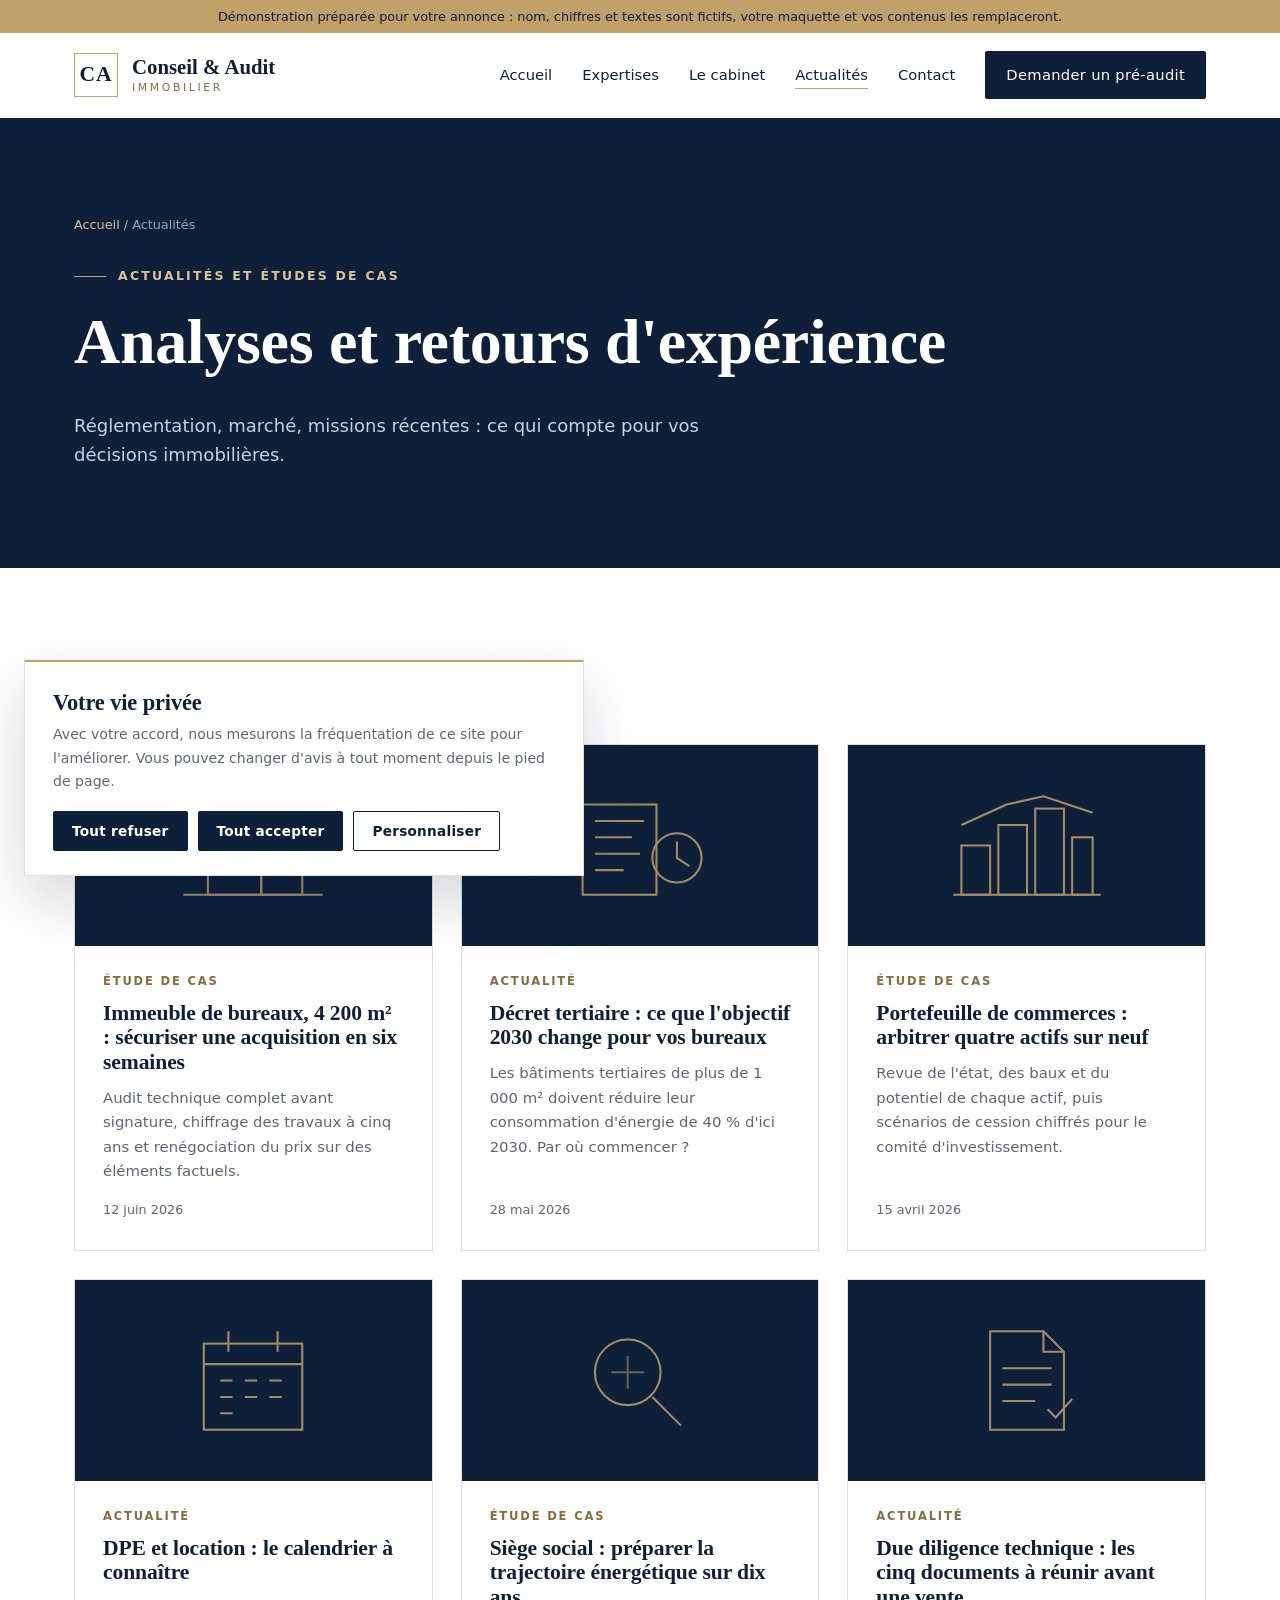
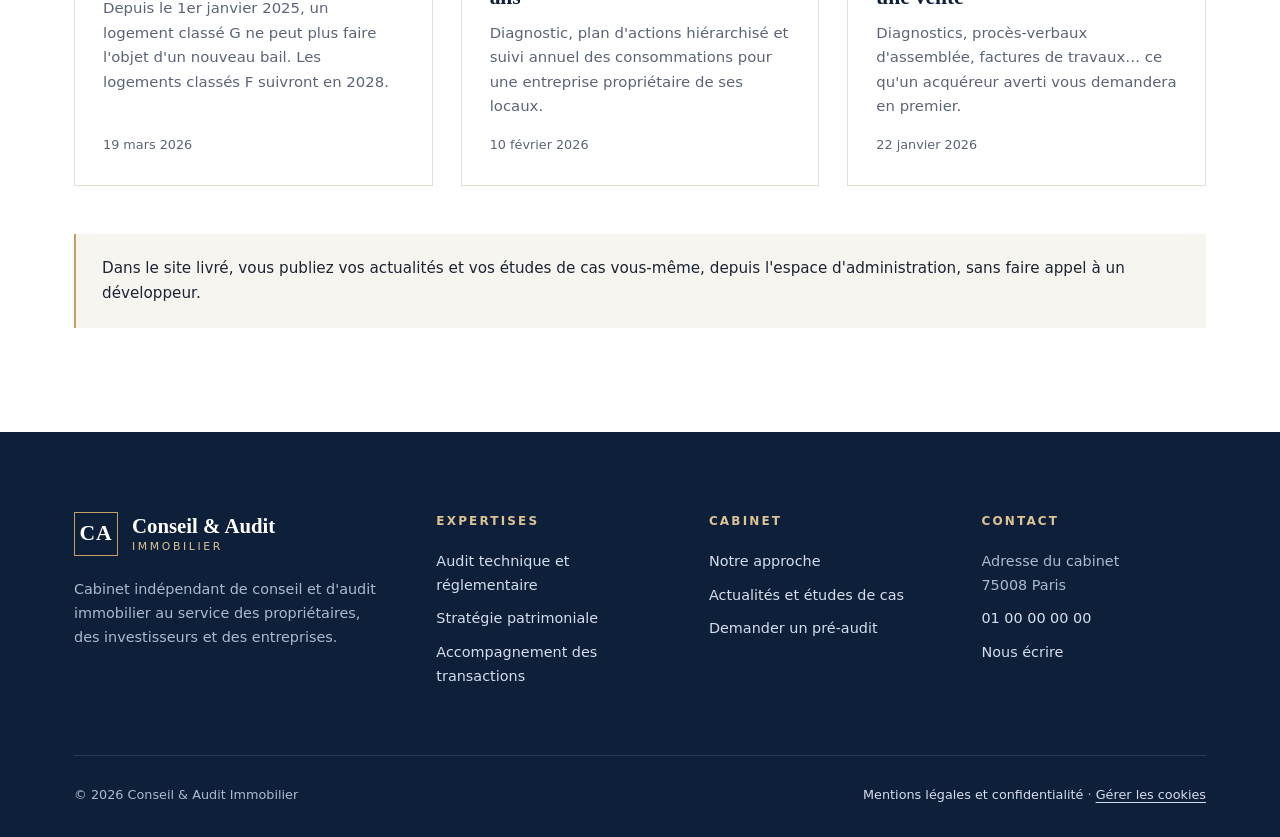
==== actualites.html @ f587f3d4 "Démonstration de site vitrine (contenus fictifs)" ====
<!doctype html>
<html lang="fr">
<head>
  <meta charset="utf-8">
  <meta name="viewport" content="width=device-width, initial-scale=1">
  <title>Actualités et études de cas en immobilier d'entreprise</title>
  <meta name="description" content="Réglementation, marché et retours d'expérience : nos analyses et nos études de cas en conseil et audit immobilier.">
  <meta name="robots" content="noindex, nofollow">
  <meta property="og:type" content="website">
  <meta property="og:locale" content="fr_FR">
  <meta property="og:title" content="Actualités et études de cas en immobilier d'entreprise">
  <meta property="og:description" content="Réglementation, marché et retours d'expérience : nos analyses et nos études de cas en conseil et audit immobilier.">
  <meta name="theme-color" content="#0E1F3A">
  <link rel="icon" href="data:image/svg+xml,%3Csvg%20xmlns%3D%22http%3A%2F%2Fwww.w3.org%2F2000%2Fsvg%22%20viewBox%3D%220%200%2064%2064%22%3E%3Crect%20width%3D%2264%22%20height%3D%2264%22%20fill%3D%22%230E1F3A%22%2F%3E%3Crect%20x%3D%226%22%20y%3D%226%22%20width%3D%2252%22%20height%3D%2252%22%20fill%3D%22none%22%20stroke%3D%22%23C2A06A%22%20stroke-width%3D%222%22%2F%3E%3Ctext%20x%3D%2232%22%20y%3D%2242%22%20font-family%3D%22Georgia%2Cserif%22%20font-size%3D%2226%22%20font-weight%3D%22600%22%20fill%3D%22%23fff%22%20text-anchor%3D%22middle%22%3ECA%3C%2Ftext%3E%3C%2Fsvg%3E">
  <link rel="preload" href="assets/fonts/cormorant-garamond.woff2" as="font" type="font/woff2" crossorigin>
  <link rel="stylesheet" href="assets/style.css">
</head>
<body>
  <div class="bandeau-demo">Démonstration préparée pour votre annonce : nom, chiffres et textes sont fictifs, votre maquette et vos contenus les remplaceront.</div>
  <header class="entete">
    <div class="conteneur">
      <a class="marque" href="index.html" aria-label="Conseil et Audit Immobilier, accueil"><span class="marque-sigle">CA</span><span class="marque-nom"><strong>Conseil &amp; Audit</strong><span>Immobilier</span></span></a>
      <button class="bouton-menu" aria-label="Ouvrir le menu" aria-expanded="false" aria-controls="navigation"><span></span><span></span><span></span></button>
      <nav class="nav" id="navigation" aria-label="Navigation principale">
        <ul>
          <li><a href="index.html">Accueil</a></li>
          <li><a href="expertises.html">Expertises</a></li>
          <li><a href="cabinet.html">Le cabinet</a></li>
          <li><a href="actualites.html" aria-current="page">Actualités</a></li>
          <li><a href="contact.html">Contact</a></li>
          <li><a class="bouton" href="pre-audit.html">Demander un pré-audit</a></li>
        </ul>
      </nav>
    </div>
  </header>
  <main>

    <section class="page-titre fond-marine">
      <div class="conteneur">
        <p class="fil"><a href="index.html">Accueil</a> / Actualités</p>
        <span class="surtitre">Actualités et études de cas</span>
        <h1>Analyses et retours d'expérience</h1>
        <p class="chapeau">Réglementation, marché, missions récentes : ce qui compte pour vos décisions immobilières.</p>
      </div>
    </section>
    <section>
      <div class="conteneur">
        <div class="filtres" role="group" aria-label="Filtrer les publications">
          <button class="filtre" data-type="tout" aria-pressed="true">Tout</button>
          <button class="filtre" data-type="actu" aria-pressed="false">Actualités</button>
          <button class="filtre" data-type="cas" aria-pressed="false">Études de cas</button>
        </div>
        <div class="grille-3">
        <a class="article" href="actualites.html" data-type="cas">
          <div class="article-visuel"><svg viewBox="0 0 80 60" fill="none" stroke="currentColor" stroke-width="1"><rect x="18" y="8" width="26" height="46"/><rect x="44" y="24" width="20" height="30"/><path d="M24 16h4M34 16h4M24 26h4M34 26h4M24 36h4M34 36h4M50 32h8M50 40h8"/><line x1="6" y1="54" x2="74" y2="54"/></svg></div>
          <div class="article-corps">
            <span class="article-type">Étude de cas</span>
            <h3>Immeuble de bureaux, 4 200 m² : sécuriser une acquisition en six semaines</h3>
            <p>Audit technique complet avant signature, chiffrage des travaux à cinq ans et renégociation du prix sur des éléments factuels.</p>
            <time datetime="2026-06-12">12 juin 2026</time>
          </div>
        </a>
        <a class="article" href="actualites.html" data-type="actu">
          <div class="article-visuel"><svg viewBox="0 0 80 60" fill="none" stroke="currentColor" stroke-width="1"><rect x="12" y="10" width="36" height="44"/><path d="M18 18h24M18 26h18M18 34h22M18 42h14"/><circle cx="58" cy="36" r="12"/><path d="M58 28v8l6 4"/></svg></div>
          <div class="article-corps">
            <span class="article-type">Actualité</span>
            <h3>Décret tertiaire : ce que l'objectif 2030 change pour vos bureaux</h3>
            <p>Les bâtiments tertiaires de plus de 1 000 m² doivent réduire leur consommation d'énergie de 40 % d'ici 2030. Par où commencer ?</p>
            <time datetime="2026-05-28">28 mai 2026</time>
          </div>
        </a>
        <a class="article" href="actualites.html" data-type="cas">
          <div class="article-visuel"><svg viewBox="0 0 80 60" fill="none" stroke="currentColor" stroke-width="1"><rect x="8" y="30" width="14" height="24"/><rect x="26" y="20" width="14" height="34"/><rect x="44" y="12" width="14" height="42"/><rect x="62" y="26" width="10" height="28"/><path d="M8 20 L30 10 L48 6 L72 14"/><line x1="4" y1="54" x2="76" y2="54"/></svg></div>
          <div class="article-corps">
            <span class="article-type">Étude de cas</span>
            <h3>Portefeuille de commerces : arbitrer quatre actifs sur neuf</h3>
            <p>Revue de l'état, des baux et du potentiel de chaque actif, puis scénarios de cession chiffrés pour le comité d'investissement.</p>
            <time datetime="2026-04-15">15 avril 2026</time>
          </div>
        </a>
        <a class="article" href="actualites.html" data-type="actu">
          <div class="article-visuel"><svg viewBox="0 0 80 60" fill="none" stroke="currentColor" stroke-width="1"><rect x="16" y="12" width="48" height="42"/><path d="M16 22h48M28 6v10M52 6v10"/><path d="M24 30h6M36 30h6M48 30h6M24 38h6M36 38h6M48 38h6M24 46h6"/></svg></div>
          <div class="article-corps">
            <span class="article-type">Actualité</span>
            <h3>DPE et location : le calendrier à connaître</h3>
            <p>Depuis le 1er janvier 2025, un logement classé G ne peut plus faire l'objet d'un nouveau bail. Les logements classés F suivront en 2028.</p>
            <time datetime="2026-03-19">19 mars 2026</time>
          </div>
        </a>
        <a class="article" href="actualites.html" data-type="cas">
          <div class="article-visuel"><svg viewBox="0 0 80 60" fill="none" stroke="currentColor" stroke-width="1"><circle cx="34" cy="26" r="16"/><path d="M46 38l14 14"/><path d="M26 26h16M34 18v16" opacity=".6"/></svg></div>
          <div class="article-corps">
            <span class="article-type">Étude de cas</span>
            <h3>Siège social : préparer la trajectoire énergétique sur dix ans</h3>
            <p>Diagnostic, plan d'actions hiérarchisé et suivi annuel des consommations pour une entreprise propriétaire de ses locaux.</p>
            <time datetime="2026-02-10">10 février 2026</time>
          </div>
        </a>
        <a class="article" href="actualites.html" data-type="actu">
          <div class="article-visuel"><svg viewBox="0 0 80 60" fill="none" stroke="currentColor" stroke-width="1"><path d="M22 6h26l10 10v38H22z"/><path d="M48 6v10h10M28 24h24M28 32h24M28 40h16"/><path d="M50 44l4 4 8-9"/></svg></div>
          <div class="article-corps">
            <span class="article-type">Actualité</span>
            <h3>Due diligence technique : les cinq documents à réunir avant une vente</h3>
            <p>Diagnostics, procès-verbaux d'assemblée, factures de travaux… ce qu'un acquéreur averti vous demandera en premier.</p>
            <time datetime="2026-01-22">22 janvier 2026</time>
          </div>
        </a>
        </div>
        <div class="livrable" style="margin-top:48px">Dans le site livré, vous publiez vos actualités et vos études de cas vous-même, depuis l'espace d'administration, sans faire appel à un développeur.</div>
      </div>
    </section>
  </main>
  <footer class="pied">
    <div class="conteneur">
      <div class="grille">
        <div>
          <a class="marque" href="index.html" aria-label="Accueil"><span class="marque-sigle">CA</span><span class="marque-nom"><strong>Conseil &amp; Audit</strong><span>Immobilier</span></span></a>
          <p style="margin-top:22px;max-width:320px">Cabinet indépendant de conseil et d'audit immobilier au service des propriétaires, des investisseurs et des entreprises.</p>
        </div>
        <div>
          <h4>Expertises</h4>
          <ul><li><a href="expertises.html#audit">Audit technique et réglementaire</a></li><li><a href="expertises.html#conseil">Stratégie patrimoniale</a></li><li><a href="expertises.html#transaction">Accompagnement des transactions</a></li></ul>
        </div>
        <div>
          <h4>Cabinet</h4>
          <ul><li><a href="cabinet.html">Notre approche</a></li><li><a href="actualites.html">Actualités et études de cas</a></li><li><a href="pre-audit.html">Demander un pré-audit</a></li></ul>
        </div>
        <div>
          <h4>Contact</h4>
          <ul><li>Adresse du cabinet<br>75008 Paris</li><li><a href="tel:+33100000000">01 00 00 00 00</a></li><li><a href="contact.html">Nous écrire</a></li></ul>
        </div>
      </div>
      <div class="pied-bas">
        <span>© <span data-annee>2026</span> Conseil &amp; Audit Immobilier</span>
        <span><a href="mentions-legales.html">Mentions légales et confidentialité</a> · <button class="lien-bouton" data-gerer-cookies>Gérer les cookies</button></span>
      </div>
    </div>
  </footer>
  <div class="cookies" role="dialog" aria-labelledby="cookies-titre">
    <h2 id="cookies-titre">Votre vie privée</h2>
    <p>Avec votre accord, nous mesurons la fréquentation de ce site pour l'améliorer. Vous pouvez changer d'avis à tout moment depuis le pied de page.</p>
    <div class="cookies-actions">
      <button class="bouton" data-cookies="refuser">Tout refuser</button>
      <button class="bouton" data-cookies="accepter">Tout accepter</button>
      <button class="bouton bouton-ligne" data-cookies="personnaliser">Personnaliser</button>
    </div>
    <div class="cookies-detail">
      <div class="categorie"><div><strong>Nécessaires</strong><span>Mémorisent votre choix pendant six mois. Toujours actifs.</span></div><input type="checkbox" class="interrupteur" checked disabled aria-label="Cookies nécessaires, toujours actifs"></div>
      <div class="categorie"><div><strong>Mesure d'audience</strong><span>Statistiques de fréquentation, sans publicité ni revente.</span></div><input type="checkbox" class="interrupteur" id="mesure-audience" aria-label="Mesure d'audience"></div>
      <div class="cookies-actions"><button class="bouton" data-cookies="enregistrer">Enregistrer mes choix</button></div>
    </div>
  </div>
  <script src="assets/site.js" defer></script>
</body>
</html>
---- assets/style.css ----
/* Polices hébergées sur le site : aucune requête vers un service tiers */
@font-face { font-family: "Cormorant Garamond"; src: url("fonts/cormorant-garamond.woff2") format("woff2"); font-weight: 300 700; font-display: swap; }
@font-face { font-family: "Inter"; src: url("fonts/inter.woff2") format("woff2"); font-weight: 100 900; font-display: swap; }

:root {
  --marine: #0E1F3A;
  --marine-2: #16294A;
  --marine-3: #22375E;
  --or: #C2A06A;
  --or-clair: #DCC395;
  --or-texte: #8A6B3C;
  --blanc: #FFFFFF;
  --ivoire: #F7F5F0;
  --trait: #E4DFD4;
  --texte: #1C2433;
  --gris: #5B6577;
  --serif: "Cormorant Garamond", Georgia, "Times New Roman", serif;
  --sans: "Inter", system-ui, -apple-system, "Segoe UI", Roboto, sans-serif;
  --largeur: 1180px;
  --rayon: 2px;
}

*, *::before, *::after { box-sizing: border-box; }
html { scroll-behavior: smooth; }
body { margin: 0; font-family: var(--sans); font-size: 16px; line-height: 1.65; color: var(--texte); background: var(--blanc); -webkit-font-smoothing: antialiased; }
img, svg { display: block; max-width: 100%; }
a { color: inherit; }
h1, h2, h3, .chiffre strong, .numero, .etape::before, .aside-infos li::before { font-variant-numeric: lining-nums; }
h1, h2, h3 { font-family: var(--serif); font-weight: 600; line-height: 1.15; color: var(--marine); margin: 0 0 .5em; letter-spacing: -.005em; }
h1 { font-size: clamp(2.4rem, 5vw, 4rem); }
h2 { font-size: clamp(1.9rem, 3.4vw, 2.75rem); }
h3 { font-size: 1.5rem; }
p { margin: 0 0 1em; }
.conteneur { width: 100%; max-width: var(--largeur); margin: 0 auto; padding: 0 24px; }
.surtitre { display: inline-flex; align-items: center; gap: 12px; font-size: .78rem; font-weight: 600; letter-spacing: .18em; text-transform: uppercase; color: var(--or-texte); margin-bottom: 18px; }
.surtitre::before { content: ""; width: 32px; height: 1px; background: var(--or); }
.fond-marine .surtitre { color: var(--or-clair); }
.chapeau { font-size: 1.125rem; color: var(--gris); max-width: 640px; }
.fond-marine .chapeau { color: #C9D1E0; }

/* Bandeau de démonstration */
.bandeau-demo { background: var(--or); color: var(--marine); font-size: .8rem; text-align: center; padding: 6px 16px; font-weight: 500; }

/* En-tête */
.entete { position: sticky; top: 0; z-index: 50; background: rgba(255,255,255,.97); border-bottom: 1px solid transparent; transition: border-color .2s, box-shadow .2s; }
.entete.defile { border-bottom-color: var(--trait); box-shadow: 0 6px 24px rgba(14,31,58,.06); }
.entete .conteneur { display: flex; align-items: center; justify-content: space-between; height: 84px; }
.marque { display: flex; align-items: center; gap: 14px; text-decoration: none; }
.marque-sigle { width: 44px; height: 44px; border: 1px solid var(--or); display: grid; place-items: center; font-family: var(--serif); font-size: 1.35rem; font-weight: 600; color: var(--marine); letter-spacing: .04em; }
.marque-nom { display: flex; flex-direction: column; line-height: 1.1; }
.marque-nom strong { font-family: var(--serif); font-size: 1.3rem; font-weight: 600; color: var(--marine); }
.marque-nom span { font-size: .68rem; letter-spacing: .24em; text-transform: uppercase; color: var(--or-texte); margin-top: 3px; }
.nav ul { list-style: none; margin: 0; padding: 0; display: flex; align-items: center; gap: 30px; }
.nav a { text-decoration: none; font-size: .92rem; font-weight: 500; color: var(--marine); padding: 6px 0; position: relative; }
.nav a:not(.bouton)::after { content: ""; position: absolute; left: 0; right: 100%; bottom: 0; height: 1px; background: var(--or); transition: right .25s; }
.nav a:not(.bouton):hover::after, .nav a[aria-current="page"]::after { right: 0; }
.bouton-menu { display: none; background: none; border: 1px solid var(--trait); width: 44px; height: 44px; cursor: pointer; }
.bouton-menu span { display: block; width: 18px; height: 1px; background: var(--marine); margin: 5px auto; }

/* Boutons */
.bouton { display: inline-flex; align-items: center; gap: 10px; padding: 14px 26px; font-family: var(--sans); font-size: .9rem; font-weight: 600; letter-spacing: .02em; text-decoration: none; border: 1px solid var(--marine); background: var(--marine); color: var(--blanc) !important; border-radius: var(--rayon); cursor: pointer; transition: background .2s, color .2s, border-color .2s; }
.bouton:hover { background: var(--marine-3); border-color: var(--marine-3); }
.bouton-or { background: var(--or); border-color: var(--or); color: var(--marine) !important; }
.bouton-or:hover { background: var(--or-clair); border-color: var(--or-clair); }
.bouton-ligne { background: transparent; color: var(--marine) !important; }
.bouton-ligne:hover { background: var(--marine); color: var(--blanc) !important; }
.fond-marine .bouton-ligne { color: var(--blanc) !important; border-color: rgba(255,255,255,.5); }
.fond-marine .bouton-ligne:hover { background: var(--blanc); color: var(--marine) !important; }
.nav .bouton { padding: 11px 20px; }

/* Sections */
section { padding: 104px 0; }
.fond-ivoire { background: var(--ivoire); }
.fond-marine { background: var(--marine); color: #DCE2EC; }
.fond-marine h1, .fond-marine h2, .fond-marine h3 { color: var(--blanc); }
.titre-section { max-width: 720px; margin-bottom: 56px; }

/* Héros */
.heros { position: relative; overflow: hidden; padding: 120px 0 128px; }
.heros .conteneur { position: relative; display: grid; grid-template-columns: 1.15fr .85fr; gap: 64px; align-items: center; }
.heros h1 { color: var(--blanc); }
.heros h1 em { font-style: italic; color: var(--or-clair); }
.heros .actions { display: flex; flex-wrap: wrap; gap: 14px; margin-top: 36px; }
.heros-dessin { color: var(--or); opacity: .9; }
.heros::after { content: ""; position: absolute; inset: auto 0 0 0; height: 1px; background: linear-gradient(90deg, transparent, var(--or), transparent); opacity: .5; }

/* Chiffres */
.chiffres { padding: 0; margin-top: -1px; }
.chiffres .grille { display: grid; grid-template-columns: repeat(4, 1fr); border-top: 1px solid var(--trait); border-bottom: 1px solid var(--trait); }
.chiffre { padding: 38px 28px; border-left: 1px solid var(--trait); }
.chiffre:first-child { border-left: 0; }
.chiffre strong { display: block; font-family: var(--serif); font-size: 2.6rem; font-weight: 600; color: var(--marine); line-height: 1; }
.chiffre span { display: block; margin-top: 10px; font-size: .88rem; color: var(--gris); }

/* Cartes */
.grille-3 { display: grid; grid-template-columns: repeat(3, 1fr); gap: 28px; }
.grille-2 { display: grid; grid-template-columns: repeat(2, 1fr); gap: 28px; }
.carte { background: var(--blanc); border: 1px solid var(--trait); padding: 40px 34px; position: relative; transition: transform .25s, box-shadow .25s; }
.carte::before { content: ""; position: absolute; top: -1px; left: -1px; width: 56px; height: 2px; background: var(--or); }
.carte:hover { transform: translateY(-3px); box-shadow: 0 18px 40px rgba(14,31,58,.08); }
.carte .numero { font-family: var(--serif); font-size: 1rem; color: var(--or-texte); letter-spacing: .1em; margin-bottom: 18px; display: block; }
.carte p { color: var(--gris); }
.carte ul { margin: 0; padding: 0; list-style: none; }
.carte li { padding: 8px 0 8px 22px; border-top: 1px solid var(--trait); font-size: .93rem; position: relative; }
.carte li::before { content: ""; position: absolute; left: 0; top: 18px; width: 10px; height: 1px; background: var(--or); }
.lien-fleche { display: inline-flex; align-items: center; gap: 8px; margin-top: 18px; font-size: .88rem; font-weight: 600; color: var(--marine); text-decoration: none; letter-spacing: .02em; }
.lien-fleche::after { content: "→"; color: var(--or-texte); transition: transform .2s; }
.lien-fleche:hover::after { transform: translateX(4px); }

/* Publics */
.publics { display: grid; grid-template-columns: repeat(3, 1fr); gap: 0; border-top: 1px solid rgba(255,255,255,.14); }
.public { padding: 40px 32px 8px 0; }
.public + .public { padding-left: 32px; border-left: 1px solid rgba(255,255,255,.14); }
.public h3 { font-size: 1.6rem; }
.public p { color: #B8C2D4; font-size: .96rem; }

/* Méthode */
.etapes { display: grid; grid-template-columns: repeat(4, 1fr); gap: 32px; counter-reset: etape; }
.etape { border-top: 1px solid var(--marine); padding-top: 24px; }
.etape::before { counter-increment: etape; content: "0" counter(etape); display: block; font-family: var(--serif); font-size: 2.2rem; color: var(--or-texte); line-height: 1; margin-bottom: 14px; }
.etape h3 { font-size: 1.3rem; }
.etape p { font-size: .94rem; color: var(--gris); }

/* Études de cas / actualités */
.filtres { display: flex; gap: 10px; flex-wrap: wrap; margin-bottom: 36px; }
.filtre { font-family: var(--sans); font-size: .85rem; font-weight: 500; padding: 9px 18px; border: 1px solid var(--trait); background: var(--blanc); color: var(--marine); cursor: pointer; border-radius: var(--rayon); }
.filtre[aria-pressed="true"] { background: var(--marine); color: var(--blanc); border-color: var(--marine); }
.article { display: flex; flex-direction: column; background: var(--blanc); border: 1px solid var(--trait); text-decoration: none; transition: box-shadow .25s; }
.article:hover { box-shadow: 0 18px 40px rgba(14,31,58,.08); }
.article-visuel { aspect-ratio: 16 / 9; background: var(--marine); color: var(--or); display: grid; place-items: center; }
.article-visuel svg { width: 46%; opacity: .85; }
.article-corps { padding: 26px 28px 30px; flex: 1; display: flex; flex-direction: column; }
.article-type { font-size: .72rem; font-weight: 600; letter-spacing: .16em; text-transform: uppercase; color: var(--or-texte); }
.article h3 { font-size: 1.35rem; margin-top: 10px; }
.article p { font-size: .93rem; color: var(--gris); flex: 1; }
.article time { font-size: .8rem; color: var(--gris); }
.article[hidden] { display: none; }

/* Appel à l'action */
.appel { text-align: center; }
.appel .chapeau { margin: 0 auto 32px; }

/* En-tête de page intérieure */
.page-titre { padding: 96px 0 80px; }
.page-titre .chapeau { margin-top: 12px; }
.fil { font-size: .8rem; color: #9AA6BB; margin-bottom: 24px; }
.fil a { text-decoration: none; color: var(--or-clair); }

/* Expertises détaillées */
.expertise { display: grid; grid-template-columns: .9fr 1.1fr; gap: 64px; padding: 72px 0; border-top: 1px solid var(--trait); scroll-margin-top: 100px; }
.expertise:first-of-type { border-top: 0; padding-top: 0; }
.expertise ul { list-style: none; margin: 0; padding: 0; columns: 2; column-gap: 32px; }
.expertise li { break-inside: avoid; padding: 12px 0 12px 22px; border-top: 1px solid var(--trait); font-size: .95rem; position: relative; }
.expertise li::before { content: ""; position: absolute; left: 0; top: 24px; width: 10px; height: 1px; background: var(--or); }
.livrable { margin-top: 28px; padding: 22px 26px; background: var(--ivoire); border-left: 2px solid var(--or); font-size: .95rem; }

/* Cabinet */
.valeurs { display: grid; grid-template-columns: repeat(3, 1fr); gap: 48px; }
.valeur h3 { font-size: 1.5rem; }
.valeur p { color: var(--gris); }
.equipe { display: grid; grid-template-columns: repeat(3, 1fr); gap: 28px; }
.membre { border: 1px solid var(--trait); background: var(--blanc); }
.membre-portrait { aspect-ratio: 4 / 3; background: linear-gradient(160deg, var(--marine-2), var(--marine)); display: grid; place-items: center; font-family: var(--serif); font-size: 3rem; color: var(--or); letter-spacing: .06em; }
.membre-corps { padding: 22px 26px 26px; }
.membre-corps h3 { font-size: 1.35rem; margin-bottom: 2px; }
.membre-corps span { font-size: .85rem; color: var(--or-texte); font-weight: 500; }
.membre-corps p { font-size: .9rem; color: var(--gris); margin-top: 12px; }

/* Formulaires */
.formulaire-bloc { display: grid; grid-template-columns: .8fr 1.2fr; gap: 72px; align-items: start; }
.aside-infos { position: sticky; top: 120px; }
.aside-infos ol { padding-left: 0; list-style: none; counter-reset: point; margin: 28px 0 0; }
.aside-infos li { counter-increment: point; padding: 14px 0 14px 44px; border-top: 1px solid var(--trait); position: relative; font-size: .95rem; }
.aside-infos li::before { content: "0" counter(point); position: absolute; left: 0; top: 12px; font-family: var(--serif); font-size: 1.3rem; color: var(--or-texte); }
form { background: var(--blanc); border: 1px solid var(--trait); padding: 44px 44px 40px; }
fieldset { border: 0; padding: 0; margin: 0 0 30px; }
legend { font-family: var(--serif); font-size: 1.4rem; font-weight: 600; color: var(--marine); margin-bottom: 18px; padding: 0; }
.champs { display: grid; grid-template-columns: 1fr 1fr; gap: 18px 20px; }
.champ { display: flex; flex-direction: column; gap: 7px; }
.champ.plein { grid-column: 1 / -1; }
label, .etiquette { font-size: .84rem; font-weight: 500; color: var(--marine); }
.obligatoire { color: var(--or-texte); }
input, select, textarea { font: inherit; font-size: .95rem; padding: 12px 14px; border: 1px solid #CFD5DF; background: var(--blanc); color: var(--texte); border-radius: var(--rayon); width: 100%; }
input:focus, select:focus, textarea:focus, button:focus-visible, a:focus-visible { outline: 2px solid var(--or); outline-offset: 2px; }
textarea { min-height: 130px; resize: vertical; }
.choix { display: flex; flex-wrap: wrap; gap: 10px; }
.choix label { display: inline-flex; align-items: center; gap: 8px; padding: 10px 16px; border: 1px solid #CFD5DF; cursor: pointer; font-weight: 400; border-radius: var(--rayon); }
.choix input { width: auto; accent-color: var(--marine); }
.choix label:has(input:checked) { border-color: var(--marine); background: #F1F4F9; }
.consentement { display: flex; gap: 12px; align-items: flex-start; font-size: .85rem; color: var(--gris); margin: 6px 0 26px; }
.consentement input { width: auto; margin-top: 4px; accent-color: var(--marine); }
.erreur { font-size: .8rem; color: #A3312B; min-height: 0; }
.champ.invalide input, .champ.invalide select, .champ.invalide textarea { border-color: #A3312B; }
.pot-de-miel { position: absolute; left: -9999px; }
.succes { display: none; padding: 40px; border: 1px solid var(--or); background: var(--ivoire); }
.succes h3 { margin-bottom: 8px; }
.mention-form { font-size: .78rem; color: var(--gris); margin-top: 18px; }

/* Contact */
.coordonnees { list-style: none; margin: 32px 0 0; padding: 0; }
.coordonnees li { padding: 16px 0; border-top: 1px solid var(--trait); }
.coordonnees strong { display: block; font-size: .75rem; letter-spacing: .16em; text-transform: uppercase; color: var(--or-texte); margin-bottom: 4px; font-weight: 600; }

/* Texte légal */
.texte-legal { max-width: 780px; }
.texte-legal h2 { font-size: 1.8rem; margin-top: 48px; }
.texte-legal p, .texte-legal li { color: var(--gris); }

/* Pied de page */
.pied { background: var(--marine); color: #AEB9CC; padding: 80px 0 32px; font-size: .9rem; }
.pied .grille { display: grid; grid-template-columns: 1.4fr 1fr 1fr 1fr; gap: 48px; padding-bottom: 56px; border-bottom: 1px solid rgba(255,255,255,.12); }
.pied .marque-sigle { color: var(--blanc); }
.pied .marque-nom strong { color: var(--blanc); }
.pied .marque-nom span { color: var(--or-clair); }
.pied h4 { font-family: var(--sans); font-size: .75rem; letter-spacing: .18em; text-transform: uppercase; color: var(--or-clair); margin: 0 0 18px; font-weight: 600; }
.pied ul { list-style: none; margin: 0; padding: 0; }
.pied li { margin-bottom: 10px; }
.pied a { text-decoration: none; color: #D6DDEA; }
.pied a:hover { color: var(--or-clair); }
.pied-bas { display: flex; justify-content: space-between; flex-wrap: wrap; gap: 16px; padding-top: 28px; font-size: .8rem; }
.lien-bouton { background: none; border: 0; padding: 0; font: inherit; color: #D6DDEA; cursor: pointer; text-decoration: underline; text-underline-offset: 3px; }

/* Bannière cookies */
.cookies { position: fixed; left: 24px; right: 24px; bottom: 24px; z-index: 100; max-width: 560px; background: var(--blanc); border: 1px solid var(--trait); border-top: 2px solid var(--or); box-shadow: 0 24px 60px rgba(14,31,58,.18); padding: 28px 28px 24px; display: none; }
.cookies.visible { display: block; }
.cookies h2 { font-size: 1.4rem; margin-bottom: 8px; }
.cookies p { font-size: .88rem; color: var(--gris); }
.cookies-actions { display: flex; flex-wrap: wrap; gap: 10px; margin-top: 18px; }
.cookies-actions .bouton { padding: 11px 18px; font-size: .85rem; }
.cookies-detail { display: none; margin-top: 14px; border-top: 1px solid var(--trait); }
.cookies-detail.ouvert { display: block; }
.categorie { display: flex; justify-content: space-between; gap: 18px; padding: 14px 0; border-bottom: 1px solid var(--trait); font-size: .86rem; }
.categorie strong { color: var(--marine); display: block; }
.categorie span { color: var(--gris); }
.interrupteur { flex: none; width: 44px; height: 24px; accent-color: var(--marine); }

/* Adaptation aux écrans */
@media (max-width: 980px) {
  section { padding: 76px 0; }
  .heros .conteneur, .formulaire-bloc, .expertise { grid-template-columns: 1fr; gap: 40px; }
  .heros-dessin { max-width: 380px; }
  .grille-3, .equipe, .valeurs { grid-template-columns: 1fr 1fr; }
  .etapes { grid-template-columns: 1fr 1fr; }
  .chiffres .grille { grid-template-columns: 1fr 1fr; }
  .chiffre:nth-child(3) { border-left: 0; }
  .chiffre:nth-child(n+3) { border-top: 1px solid var(--trait); }
  .publics { grid-template-columns: 1fr; }
  .public, .public + .public { padding: 32px 0 8px; border-left: 0; border-top: 1px solid rgba(255,255,255,.14); }
  .publics { border-top: 0; }
  .pied .grille { grid-template-columns: 1fr 1fr; }
  .aside-infos { position: static; }
  .bouton-menu { display: block; }
  .nav { position: fixed; inset: 84px 0 auto 0; background: var(--blanc); border-bottom: 1px solid var(--trait); display: none; }
  .nav.ouvert { display: block; }
  .nav ul { flex-direction: column; align-items: stretch; gap: 0; padding: 12px 24px 24px; }
  .nav li a:not(.bouton) { display: block; padding: 14px 0; border-bottom: 1px solid var(--trait); }
  .nav li:last-child { margin-top: 18px; }
}
@media (max-width: 640px) {
  .conteneur { padding: 0 16px; }
  .grille-3, .grille-2, .equipe, .valeurs, .etapes, .champs { grid-template-columns: 1fr; }
  .expertise ul { columns: 1; }
  form { padding: 28px 20px; }
  .pied .grille { grid-template-columns: 1fr; }
  .marque-nom span { display: none; }
  .cookies { left: 12px; right: 12px; bottom: 12px; padding: 22px 20px 20px; }
  .chiffre { padding: 28px 18px; }
  .chiffre strong { font-size: 2.1rem; }
}
@media (prefers-reduced-motion: reduce) { * { transition: none !important; scroll-behavior: auto !important; } }
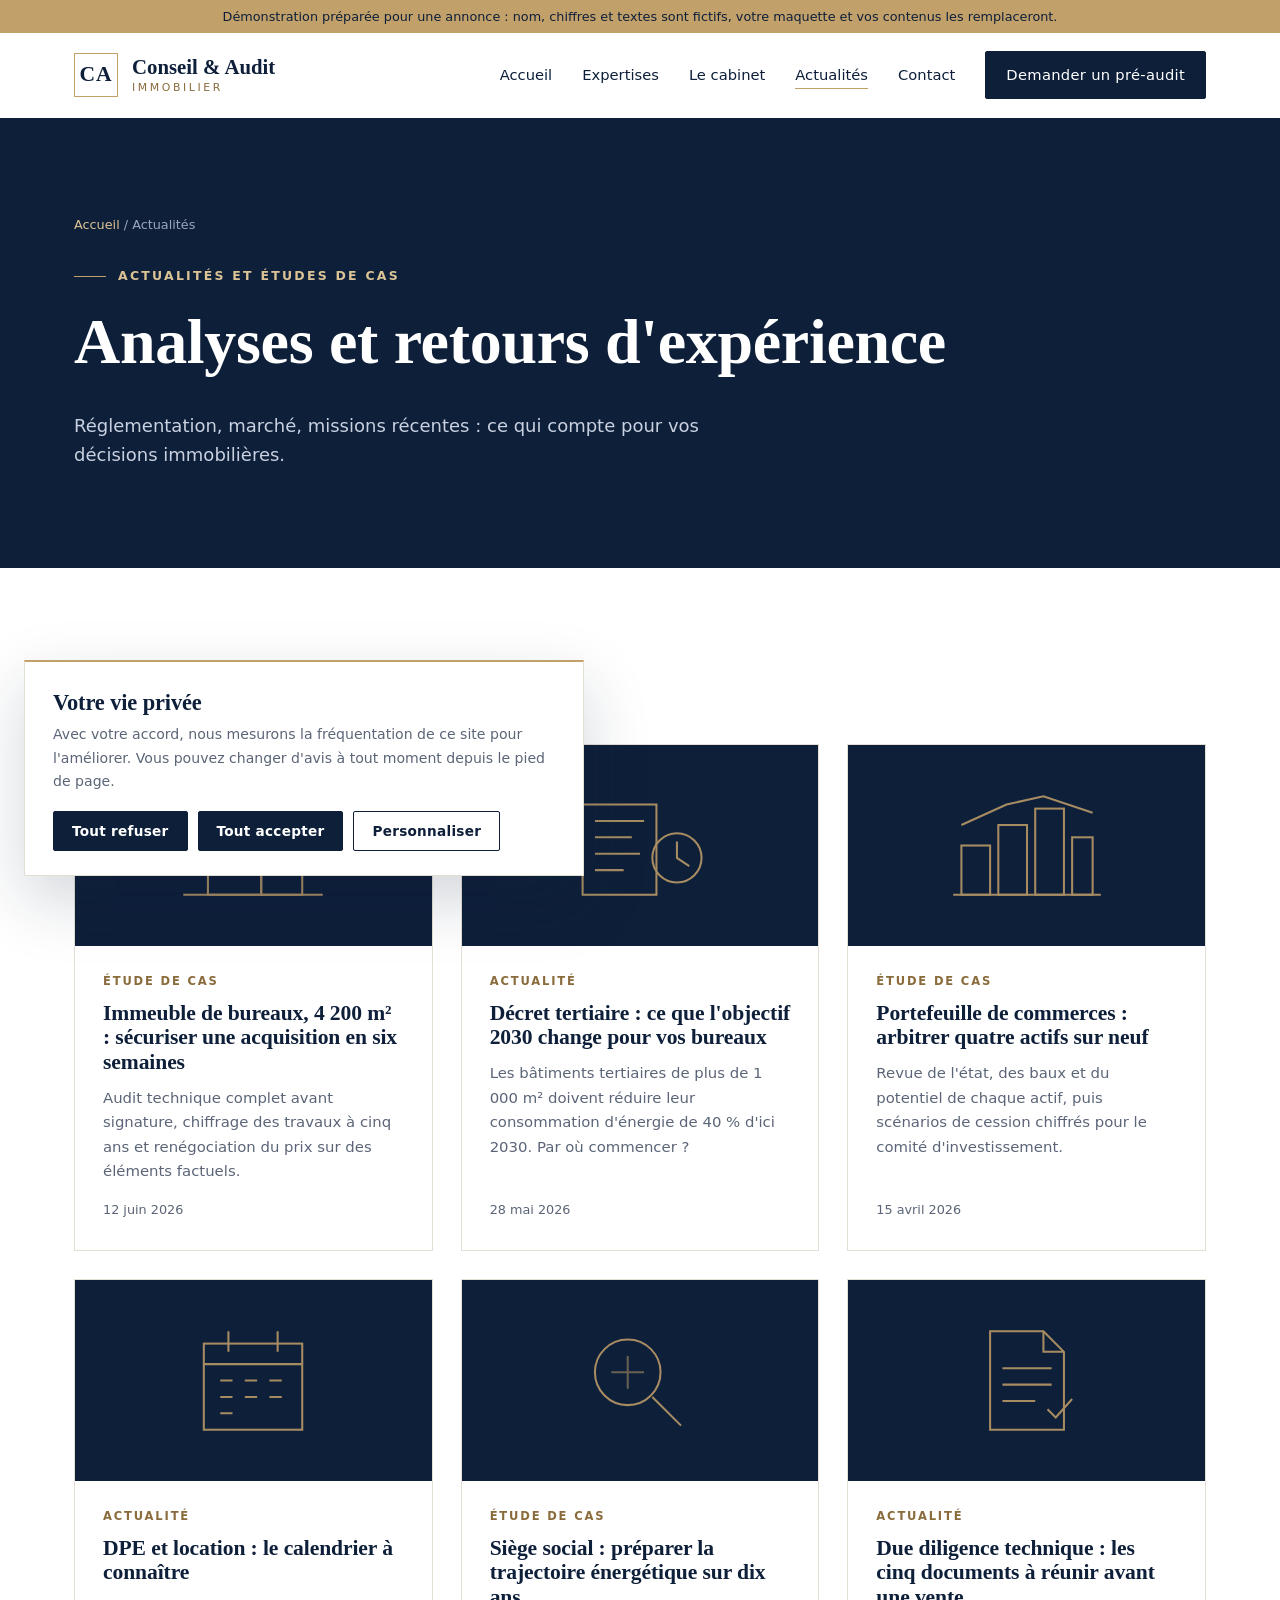
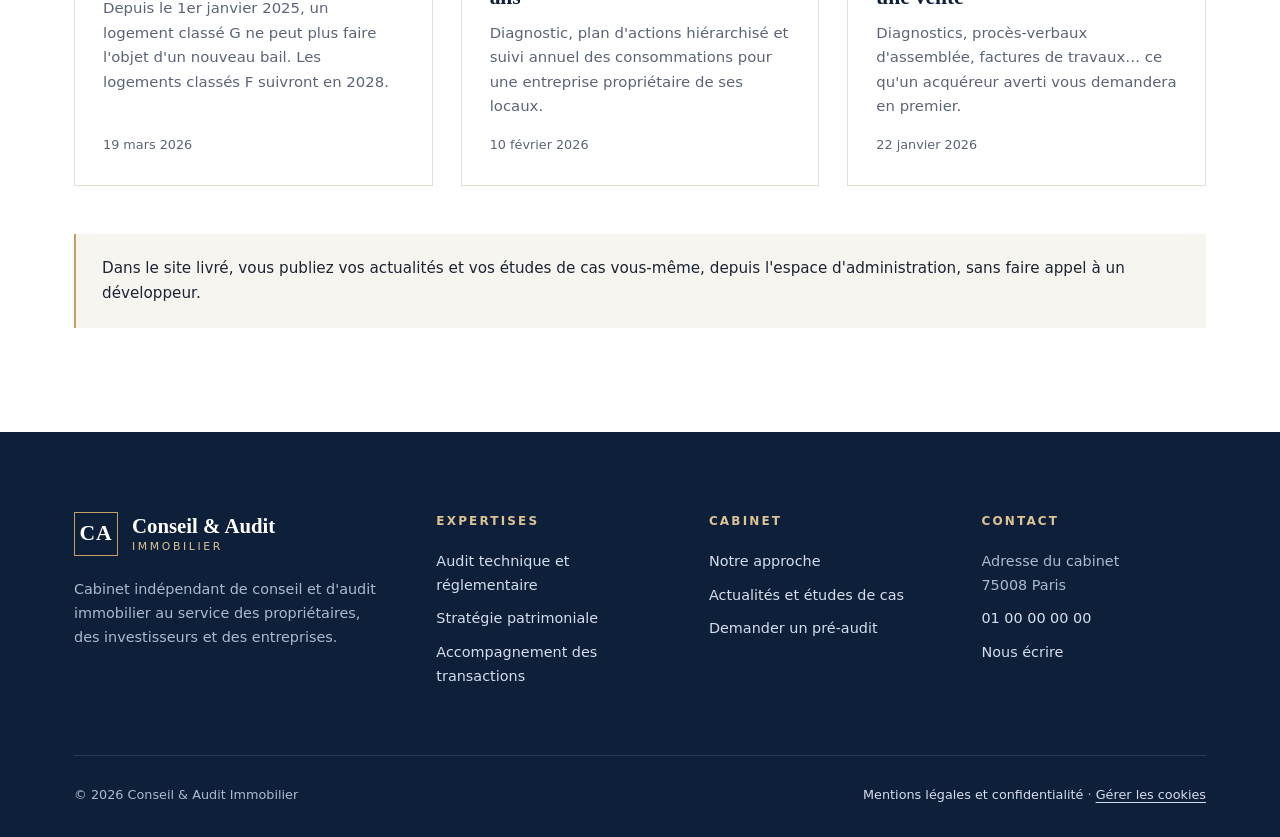
==== commit e5ea93e1: "Bandeau neutre et page qui ne saute plus au chargement" ====
--- a/actualites.html
+++ b/actualites.html
@@ -16,7 +16,7 @@
   <link rel="stylesheet" href="assets/style.css">
 </head>
 <body>
-  <div class="bandeau-demo">Démonstration préparée pour votre annonce : nom, chiffres et textes sont fictifs, votre maquette et vos contenus les remplaceront.</div>
+  <div class="bandeau-demo">Démonstration préparée pour une annonce : nom, chiffres et textes sont fictifs, votre maquette et vos contenus les remplaceront.</div>
   <header class="entete">
     <div class="conteneur">
       <a class="marque" href="index.html" aria-label="Conseil et Audit Immobilier, accueil"><span class="marque-sigle">CA</span><span class="marque-nom"><strong>Conseil &amp; Audit</strong><span>Immobilier</span></span></a>
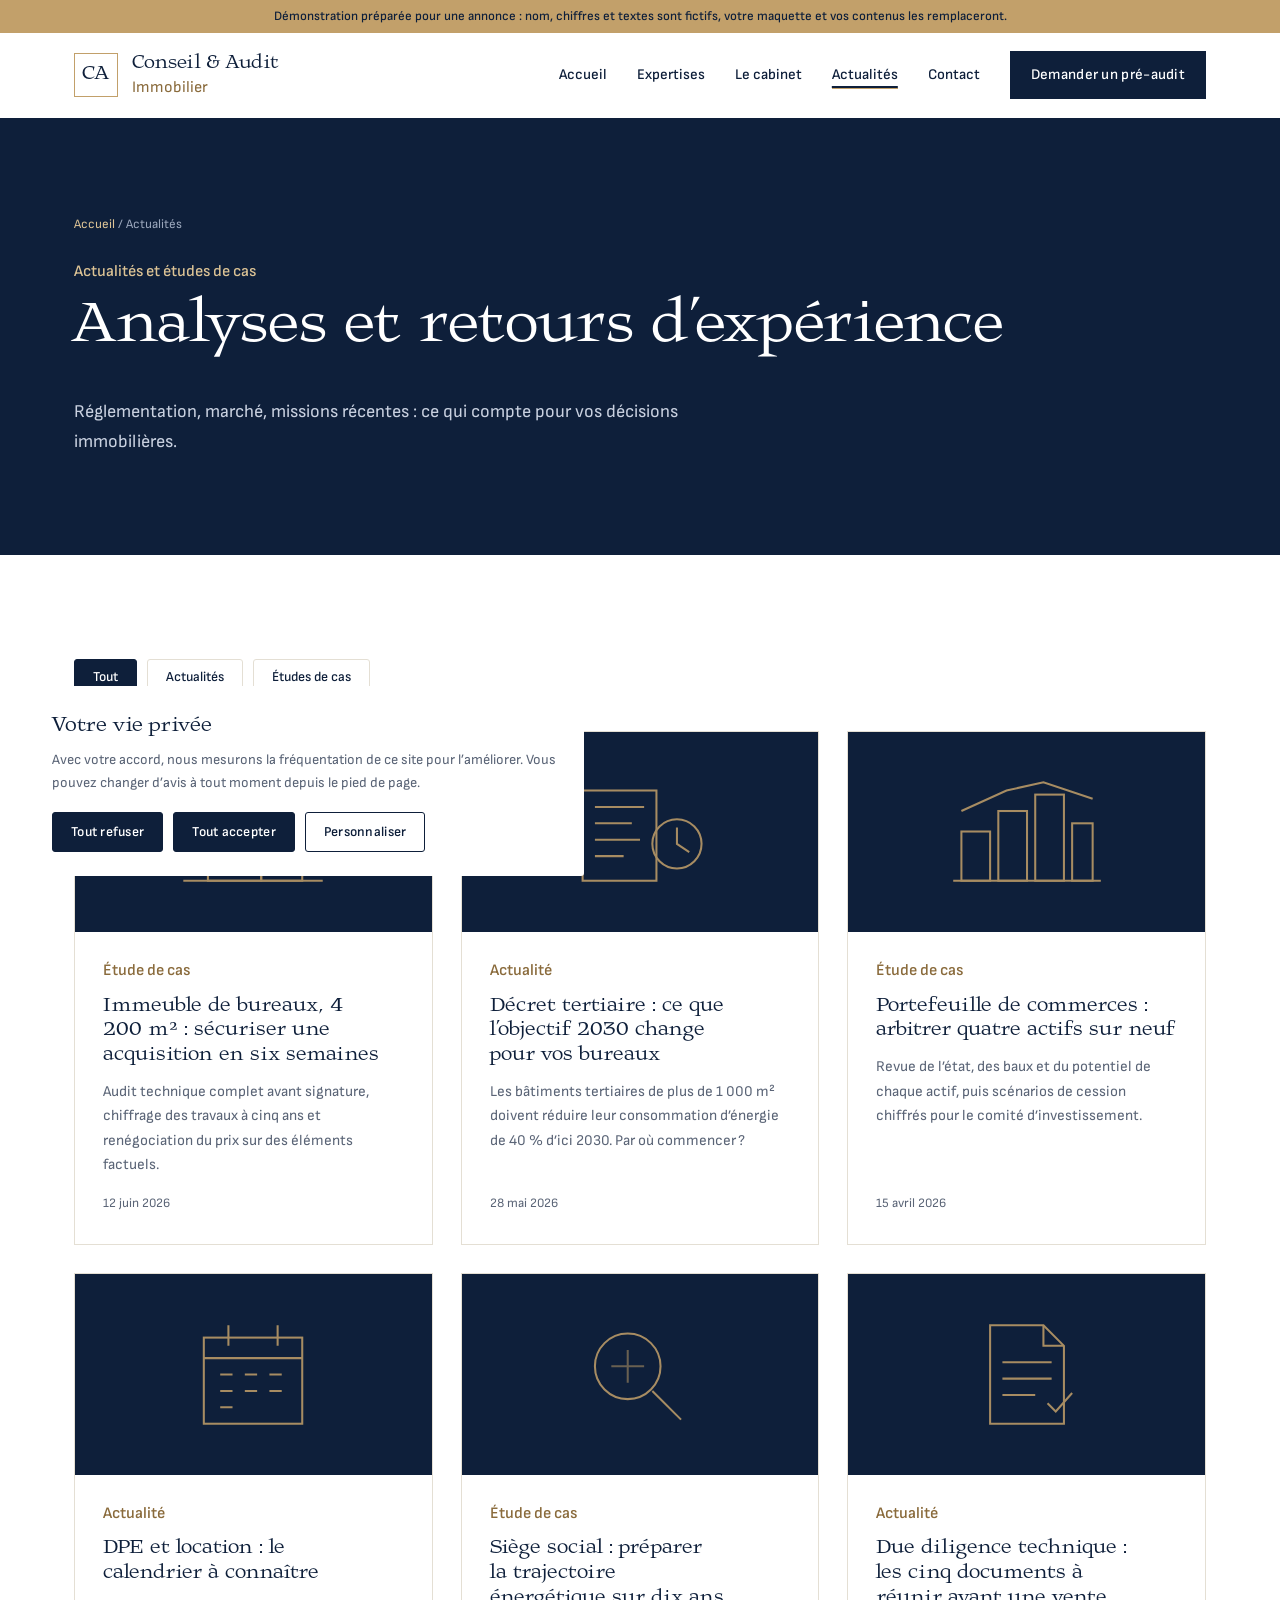
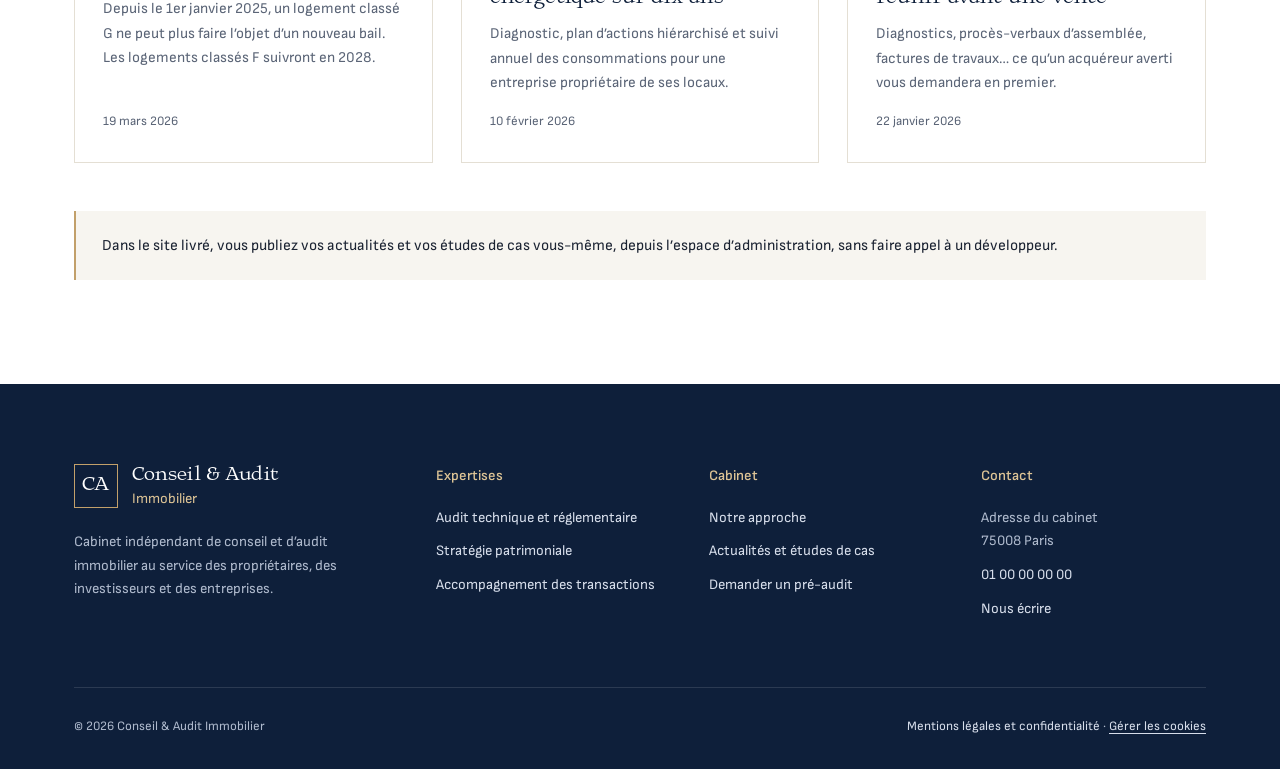
==== commit 833949de: "Reprise : polices, typographie, filets" ====
--- a/actualites.html
+++ b/actualites.html
@@ -3,7 +3,7 @@
 <head>
   <meta charset="utf-8">
   <meta name="viewport" content="width=device-width, initial-scale=1">
-  <title>Actualités et études de cas en immobilier d'entreprise</title>
+  <title>Actualités et études de cas en immobilier d’entreprise</title>
   <meta name="description" content="Réglementation, marché et retours d'expérience : nos analyses et nos études de cas en conseil et audit immobilier.">
   <meta name="robots" content="noindex, nofollow">
   <meta property="og:type" content="website">
@@ -12,11 +12,13 @@
   <meta property="og:description" content="Réglementation, marché et retours d'expérience : nos analyses et nos études de cas en conseil et audit immobilier.">
   <meta name="theme-color" content="#0E1F3A">
   <link rel="icon" href="data:image/svg+xml,%3Csvg%20xmlns%3D%22http%3A%2F%2Fwww.w3.org%2F2000%2Fsvg%22%20viewBox%3D%220%200%2064%2064%22%3E%3Crect%20width%3D%2264%22%20height%3D%2264%22%20fill%3D%22%230E1F3A%22%2F%3E%3Crect%20x%3D%226%22%20y%3D%226%22%20width%3D%2252%22%20height%3D%2252%22%20fill%3D%22none%22%20stroke%3D%22%23C2A06A%22%20stroke-width%3D%222%22%2F%3E%3Ctext%20x%3D%2232%22%20y%3D%2242%22%20font-family%3D%22Georgia%2Cserif%22%20font-size%3D%2226%22%20font-weight%3D%22600%22%20fill%3D%22%23fff%22%20text-anchor%3D%22middle%22%3ECA%3C%2Ftext%3E%3C%2Fsvg%3E">
-  <link rel="preload" href="assets/fonts/cormorant-garamond.woff2" as="font" type="font/woff2" crossorigin>
+  <link rel="preload" href="assets/fonts/halibut.woff2" as="font" type="font/woff2" crossorigin>
+  <link rel="preload" href="assets/fonts/sofia-sans.woff2" as="font" type="font/woff2" crossorigin>
   <link rel="stylesheet" href="assets/style.css">
+  <link rel="stylesheet" href="assets/reprise.css">
 </head>
 <body>
-  <div class="bandeau-demo">Démonstration préparée pour une annonce : nom, chiffres et textes sont fictifs, votre maquette et vos contenus les remplaceront.</div>
+  <div class="bandeau-demo">Démonstration préparée pour une annonce : nom, chiffres et textes sont fictifs, votre maquette et vos contenus les remplaceront.</div>
   <header class="entete">
     <div class="conteneur">
       <a class="marque" href="index.html" aria-label="Conseil et Audit Immobilier, accueil"><span class="marque-sigle">CA</span><span class="marque-nom"><strong>Conseil &amp; Audit</strong><span>Immobilier</span></span></a>
@@ -39,8 +41,8 @@
       <div class="conteneur">
         <p class="fil"><a href="index.html">Accueil</a> / Actualités</p>
         <span class="surtitre">Actualités et études de cas</span>
-        <h1>Analyses et retours d'expérience</h1>
-        <p class="chapeau">Réglementation, marché, missions récentes : ce qui compte pour vos décisions immobilières.</p>
+        <h1>Analyses et retours d’expérience</h1>
+        <p class="chapeau">Réglementation, marché, missions récentes : ce qui compte pour vos décisions immobilières.</p>
       </div>
     </section>
     <section>
@@ -55,7 +57,7 @@
           <div class="article-visuel"><svg viewBox="0 0 80 60" fill="none" stroke="currentColor" stroke-width="1"><rect x="18" y="8" width="26" height="46"/><rect x="44" y="24" width="20" height="30"/><path d="M24 16h4M34 16h4M24 26h4M34 26h4M24 36h4M34 36h4M50 32h8M50 40h8"/><line x1="6" y1="54" x2="74" y2="54"/></svg></div>
           <div class="article-corps">
             <span class="article-type">Étude de cas</span>
-            <h3>Immeuble de bureaux, 4 200 m² : sécuriser une acquisition en six semaines</h3>
+            <h3>Immeuble de bureaux, 4 200 m² : sécuriser une acquisition en six semaines</h3>
             <p>Audit technique complet avant signature, chiffrage des travaux à cinq ans et renégociation du prix sur des éléments factuels.</p>
             <time datetime="2026-06-12">12 juin 2026</time>
           </div>
@@ -64,8 +66,8 @@
           <div class="article-visuel"><svg viewBox="0 0 80 60" fill="none" stroke="currentColor" stroke-width="1"><rect x="12" y="10" width="36" height="44"/><path d="M18 18h24M18 26h18M18 34h22M18 42h14"/><circle cx="58" cy="36" r="12"/><path d="M58 28v8l6 4"/></svg></div>
           <div class="article-corps">
             <span class="article-type">Actualité</span>
-            <h3>Décret tertiaire : ce que l'objectif 2030 change pour vos bureaux</h3>
-            <p>Les bâtiments tertiaires de plus de 1 000 m² doivent réduire leur consommation d'énergie de 40 % d'ici 2030. Par où commencer ?</p>
+            <h3>Décret tertiaire : ce que l’objectif 2030 change pour vos bureaux</h3>
+            <p>Les bâtiments tertiaires de plus de 1 000 m² doivent réduire leur consommation d’énergie de 40 % d’ici 2030. Par où commencer ?</p>
             <time datetime="2026-05-28">28 mai 2026</time>
           </div>
         </a>
@@ -73,8 +75,8 @@
           <div class="article-visuel"><svg viewBox="0 0 80 60" fill="none" stroke="currentColor" stroke-width="1"><rect x="8" y="30" width="14" height="24"/><rect x="26" y="20" width="14" height="34"/><rect x="44" y="12" width="14" height="42"/><rect x="62" y="26" width="10" height="28"/><path d="M8 20 L30 10 L48 6 L72 14"/><line x1="4" y1="54" x2="76" y2="54"/></svg></div>
           <div class="article-corps">
             <span class="article-type">Étude de cas</span>
-            <h3>Portefeuille de commerces : arbitrer quatre actifs sur neuf</h3>
-            <p>Revue de l'état, des baux et du potentiel de chaque actif, puis scénarios de cession chiffrés pour le comité d'investissement.</p>
+            <h3>Portefeuille de commerces : arbitrer quatre actifs sur neuf</h3>
+            <p>Revue de l’état, des baux et du potentiel de chaque actif, puis scénarios de cession chiffrés pour le comité d’investissement.</p>
             <time datetime="2026-04-15">15 avril 2026</time>
           </div>
         </a>
@@ -82,8 +84,8 @@
           <div class="article-visuel"><svg viewBox="0 0 80 60" fill="none" stroke="currentColor" stroke-width="1"><rect x="16" y="12" width="48" height="42"/><path d="M16 22h48M28 6v10M52 6v10"/><path d="M24 30h6M36 30h6M48 30h6M24 38h6M36 38h6M48 38h6M24 46h6"/></svg></div>
           <div class="article-corps">
             <span class="article-type">Actualité</span>
-            <h3>DPE et location : le calendrier à connaître</h3>
-            <p>Depuis le 1er janvier 2025, un logement classé G ne peut plus faire l'objet d'un nouveau bail. Les logements classés F suivront en 2028.</p>
+            <h3>DPE et location : le calendrier à connaître</h3>
+            <p>Depuis le 1er janvier 2025, un logement classé G ne peut plus faire l’objet d’un nouveau bail. Les logements classés F suivront en 2028.</p>
             <time datetime="2026-03-19">19 mars 2026</time>
           </div>
         </a>
@@ -91,8 +93,8 @@
           <div class="article-visuel"><svg viewBox="0 0 80 60" fill="none" stroke="currentColor" stroke-width="1"><circle cx="34" cy="26" r="16"/><path d="M46 38l14 14"/><path d="M26 26h16M34 18v16" opacity=".6"/></svg></div>
           <div class="article-corps">
             <span class="article-type">Étude de cas</span>
-            <h3>Siège social : préparer la trajectoire énergétique sur dix ans</h3>
-            <p>Diagnostic, plan d'actions hiérarchisé et suivi annuel des consommations pour une entreprise propriétaire de ses locaux.</p>
+            <h3>Siège social : préparer la trajectoire énergétique sur dix ans</h3>
+            <p>Diagnostic, plan d’actions hiérarchisé et suivi annuel des consommations pour une entreprise propriétaire de ses locaux.</p>
             <time datetime="2026-02-10">10 février 2026</time>
           </div>
         </a>
@@ -100,13 +102,13 @@
           <div class="article-visuel"><svg viewBox="0 0 80 60" fill="none" stroke="currentColor" stroke-width="1"><path d="M22 6h26l10 10v38H22z"/><path d="M48 6v10h10M28 24h24M28 32h24M28 40h16"/><path d="M50 44l4 4 8-9"/></svg></div>
           <div class="article-corps">
             <span class="article-type">Actualité</span>
-            <h3>Due diligence technique : les cinq documents à réunir avant une vente</h3>
-            <p>Diagnostics, procès-verbaux d'assemblée, factures de travaux… ce qu'un acquéreur averti vous demandera en premier.</p>
+            <h3>Due diligence technique : les cinq documents à réunir avant une vente</h3>
+            <p>Diagnostics, procès-verbaux d’assemblée, factures de travaux… ce qu’un acquéreur averti vous demandera en premier.</p>
             <time datetime="2026-01-22">22 janvier 2026</time>
           </div>
         </a>
         </div>
-        <div class="livrable" style="margin-top:48px">Dans le site livré, vous publiez vos actualités et vos études de cas vous-même, depuis l'espace d'administration, sans faire appel à un développeur.</div>
+        <div class="livrable" style="margin-top:48px">Dans le site livré, vous publiez vos actualités et vos études de cas vous-même, depuis l’espace d’administration, sans faire appel à un développeur.</div>
       </div>
     </section>
   </main>
@@ -115,7 +117,7 @@
       <div class="grille">
         <div>
           <a class="marque" href="index.html" aria-label="Accueil"><span class="marque-sigle">CA</span><span class="marque-nom"><strong>Conseil &amp; Audit</strong><span>Immobilier</span></span></a>
-          <p style="margin-top:22px;max-width:320px">Cabinet indépendant de conseil et d'audit immobilier au service des propriétaires, des investisseurs et des entreprises.</p>
+          <p style="margin-top:22px;max-width:320px">Cabinet indépendant de conseil et d’audit immobilier au service des propriétaires, des investisseurs et des entreprises.</p>
         </div>
         <div>
           <h4>Expertises</h4>
@@ -138,7 +140,7 @@
   </footer>
   <div class="cookies" role="dialog" aria-labelledby="cookies-titre">
     <h2 id="cookies-titre">Votre vie privée</h2>
-    <p>Avec votre accord, nous mesurons la fréquentation de ce site pour l'améliorer. Vous pouvez changer d'avis à tout moment depuis le pied de page.</p>
+    <p>Avec votre accord, nous mesurons la fréquentation de ce site pour l’améliorer. Vous pouvez changer d’avis à tout moment depuis le pied de page.</p>
     <div class="cookies-actions">
       <button class="bouton" data-cookies="refuser">Tout refuser</button>
       <button class="bouton" data-cookies="accepter">Tout accepter</button>
@@ -146,7 +148,7 @@
     </div>
     <div class="cookies-detail">
       <div class="categorie"><div><strong>Nécessaires</strong><span>Mémorisent votre choix pendant six mois. Toujours actifs.</span></div><input type="checkbox" class="interrupteur" checked disabled aria-label="Cookies nécessaires, toujours actifs"></div>
-      <div class="categorie"><div><strong>Mesure d'audience</strong><span>Statistiques de fréquentation, sans publicité ni revente.</span></div><input type="checkbox" class="interrupteur" id="mesure-audience" aria-label="Mesure d'audience"></div>
+      <div class="categorie"><div><strong>Mesure d’audience</strong><span>Statistiques de fréquentation, sans publicité ni revente.</span></div><input type="checkbox" class="interrupteur" id="mesure-audience" aria-label="Mesure d'audience"></div>
       <div class="cookies-actions"><button class="bouton" data-cookies="enregistrer">Enregistrer mes choix</button></div>
     </div>
   </div>
--- a/assets/style.css
+++ b/assets/style.css
@@ -1,6 +1,4 @@
 /* Polices hébergées sur le site : aucune requête vers un service tiers */
-@font-face { font-family: "Cormorant Garamond"; src: url("fonts/cormorant-garamond.woff2") format("woff2"); font-weight: 300 700; font-display: swap; }
-@font-face { font-family: "Inter"; src: url("fonts/inter.woff2") format("woff2"); font-weight: 100 900; font-display: swap; }
 
 :root {
   --marine: #0E1F3A;
@@ -14,8 +12,8 @@
   --trait: #E4DFD4;
   --texte: #1C2433;
   --gris: #5B6577;
-  --serif: "Cormorant Garamond", Georgia, "Times New Roman", serif;
-  --sans: "Inter", system-ui, -apple-system, "Segoe UI", Roboto, sans-serif;
+  --serif: var(--police-titre);
+  --sans: var(--police-texte);
   --largeur: 1180px;
   --rayon: 2px;
 }
--- a/assets/reprise.css
+++ b/assets/reprise.css
@@ -0,0 +1,42 @@
+/* Reprise du 06/11 (outils/demo/reprendre.mjs) */
+/* Police : Halibut, de Matteo Maggi (Collletttivo), licence SIL OFL */
+@font-face { font-family: "Halibut"; src: url("fonts/halibut.woff2") format("woff2"); font-weight: 400; font-display: optional; }
+@font-face { font-family: "Sofia Sans"; src: url("fonts/sofia-sans.woff2") format("woff2"); font-weight: 1 1000; font-display: optional; }
+:root { --police-titre: "Halibut", Georgia, serif; --police-texte: "Sofia Sans", system-ui, sans-serif; }
+:root { --rayon: 3px; --rayon-bouton: 3px; --ombre: none; }
+body { font-synthesis: none; }
+h1, h2, h3, legend { letter-spacing: 0; text-wrap: balance; }
+h1, h2, h3, legend, .marque-nom strong { font-weight: 400; }
+.credit-polices { font-size: .9rem; color: var(--discret); }
+
+/* La petite ligne au-dessus des titres : gardée dans le premier bloc de la page (elle y dit le métier et le lieu), retirée ailleurs */
+.surtitre { display: none; }
+main > :first-child .surtitre { display: inline-block; font-size: 1rem; font-weight: 500; letter-spacing: 0; text-transform: none; margin-bottom: 6px; }
+.bouton { border-radius: var(--rayon-bouton); }
+
+/* En-tête : lien actif souligné, pas de pastille */
+.nav a, .nav .ouvrir-sous-menu { border-radius: 0; }
+.entete:not(.entete-deux-etages) .nav a:not(.bouton):is(:hover, [aria-current="page"]), .entete:not(.entete-deux-etages) .nav .ouvrir-sous-menu:hover { background: none; text-decoration: underline; text-decoration-thickness: 2px; text-underline-offset: 7px; }
+.nav a.bouton[aria-current="page"], .nav a.bouton[aria-current="page"]:hover { background: var(--accent); color: var(--sur-accent); }
+.bouton-menu { background: none; box-shadow: inset 0 0 0 1px var(--bord); border-radius: var(--rayon-bouton); }
+.sous-menu ul { border: 1px solid var(--bord); border-radius: var(--rayon); box-shadow: none; }
+
+/* Avis et étapes : un filet, le numéro en grand, pas de carte ni de rond */
+.avis { background: none; border-top: 1px solid currentColor; border-radius: 0; box-shadow: none; padding: 16px 0 0; }
+.avis .initiale, .auteur .initiale { display: none; }
+.etapes li { background: none; border-top: 1px solid currentColor; border-radius: 0; box-shadow: none; padding: 14px 0 0; }
+.etapes li::before { display: block; width: auto; height: auto; background: none; border-radius: 0; color: var(--accent); font: 400 2.4rem/1 var(--police-titre); margin-bottom: 14px; }
+
+/* Formulaires et bannière */
+form[data-formulaire], .succes, .cookies { border: 1px solid var(--bord); border-radius: var(--rayon); box-shadow: none; }
+
+/* Relevé : ombres */
+.carte:hover,
+.article:hover { box-shadow: none; }
+
+/* Relevé : petites capitales espacées */
+.surtitre,
+.marque-nom span,
+.article-type,
+.coordonnees strong,
+.pied h4 { text-transform: none; letter-spacing: 0; font-size: max(.85rem, 1em); }
